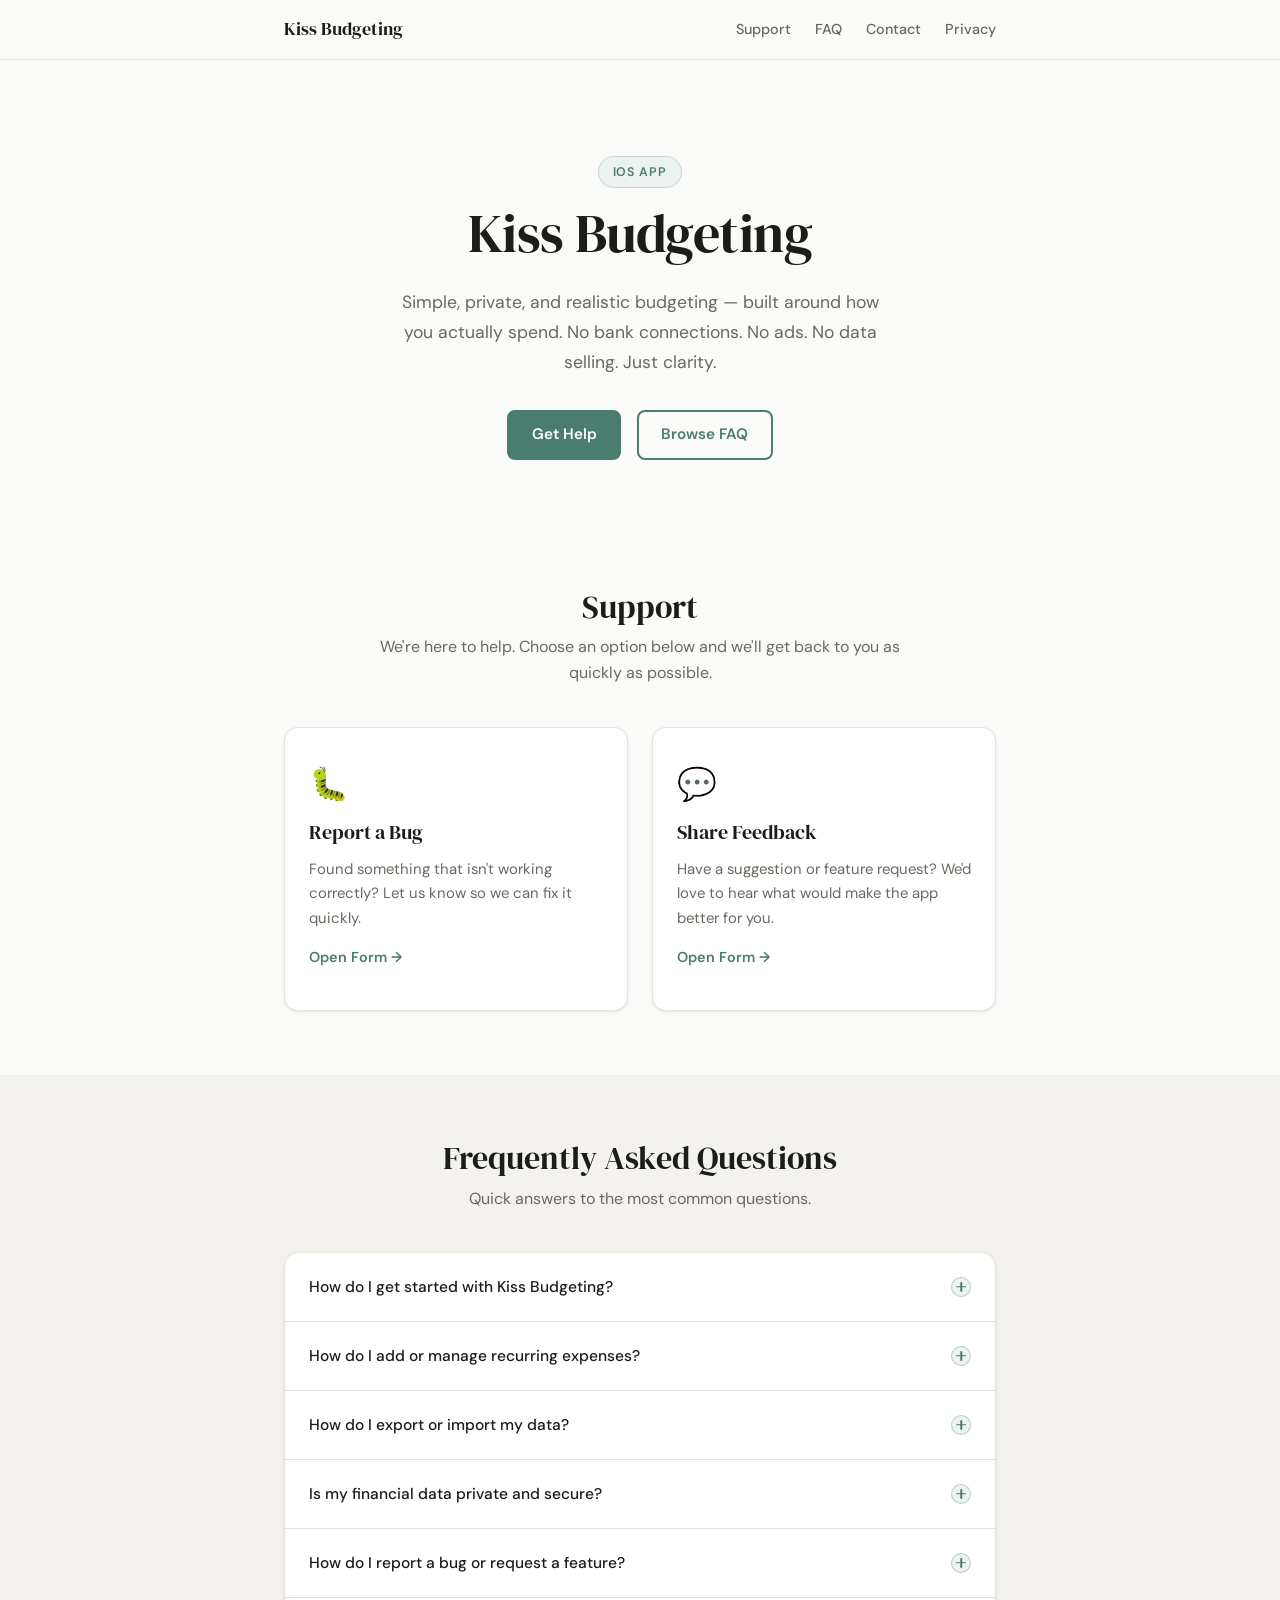
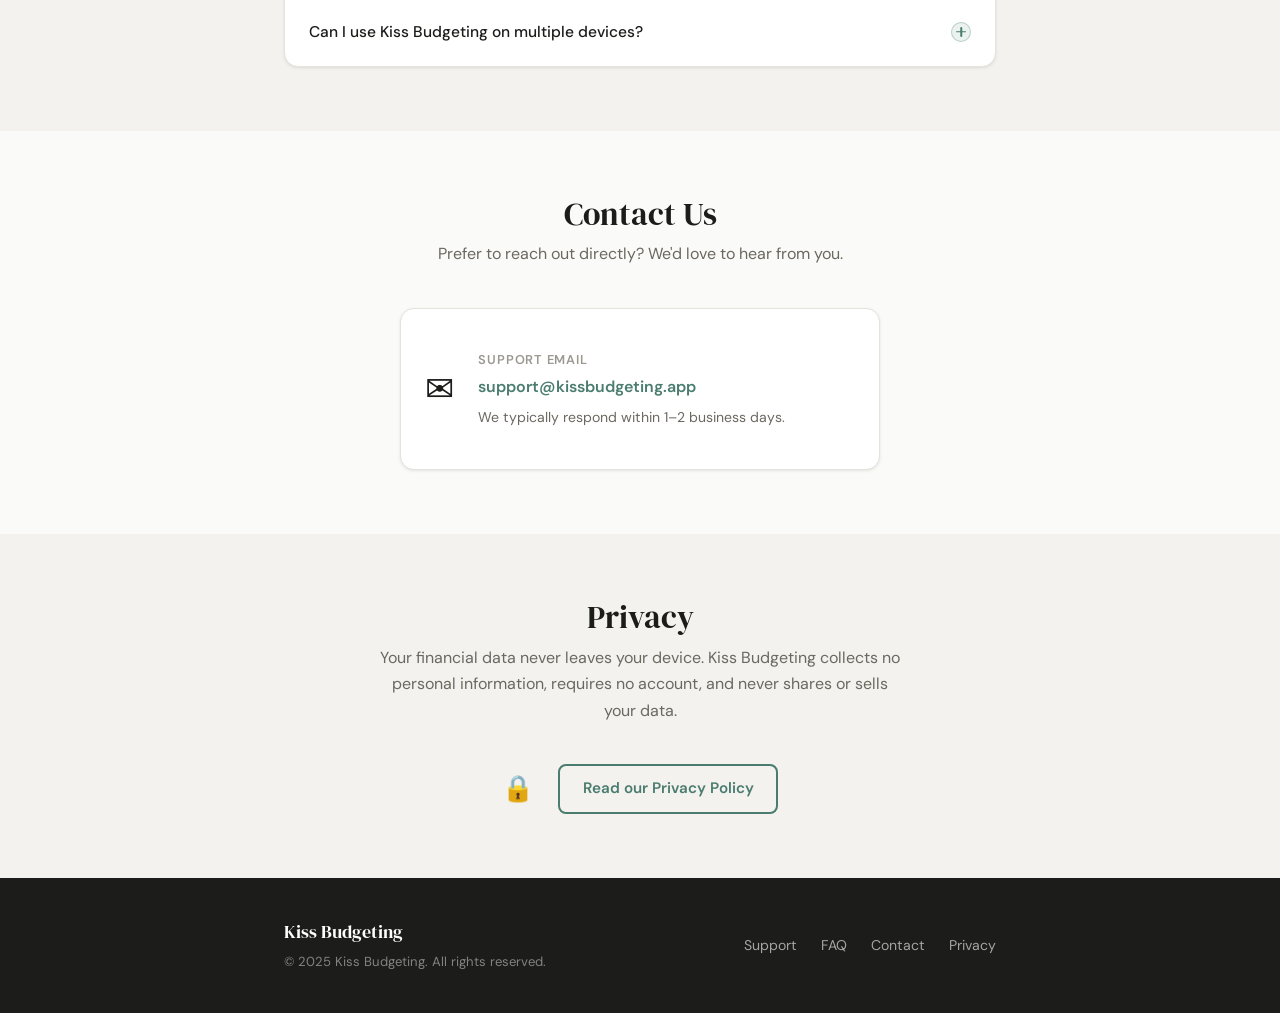
==== index.html @ 91f4e52b "Add files via upload" ====
<!DOCTYPE html>
<html lang="en">
<head>
  <meta charset="UTF-8" />
  <meta name="viewport" content="width=device-width, initial-scale=1.0" />
  <!-- ================================================
       APP NAME — update the <title> tag below
       ================================================ -->
  <title>Kiss Budgeting — Support</title>
  <meta name="description" content="Support page for Kiss Budgeting — simple, private, and realistic budgeting for iOS." />
  <link rel="stylesheet" href="styles.css" />
  <!-- Google Font: DM Serif Display (headings) + DM Sans (body) -->
  <link rel="preconnect" href="https://fonts.googleapis.com" />
  <link rel="preconnect" href="https://fonts.gstatic.com" crossorigin />
  <link href="https://fonts.googleapis.com/css2?family=DM+Serif+Display&family=DM+Sans:wght@400;500;600&display=swap" rel="stylesheet" />
</head>
<body>

  <!-- =============================================
       NAVIGATION
       ============================================= -->
  <header class="site-header" role="banner">
    <nav class="nav container" aria-label="Main navigation">
      <!-- ✏️ Replace "Kiss Budgeting" with your APP_NAME -->
      <a href="#hero" class="nav-logo">Kiss Budgeting</a>
      <button class="nav-toggle" aria-label="Toggle navigation" aria-expanded="false" aria-controls="nav-links">
        <span></span><span></span><span></span>
      </button>
      <ul class="nav-links" id="nav-links" role="list">
        <li><a href="#support">Support</a></li>
        <li><a href="#faq">FAQ</a></li>
        <li><a href="#contact">Contact</a></li>
        <li><a href="#privacy">Privacy</a></li>
      </ul>
    </nav>
  </header>

  <main>

    <!-- =============================================
         HERO SECTION
         ============================================= -->
    <section class="hero" id="hero" aria-labelledby="hero-heading">
      <div class="container hero-inner">
        <div class="hero-badge">iOS App</div>
        <!-- ✏️ Replace with your APP_NAME -->
        <h1 id="hero-heading">Kiss Budgeting</h1>
        <!-- ✏️ Replace with your APP_DESCRIPTION -->
        <p class="hero-description">
          Simple, private, and realistic budgeting — built around how you actually spend.
          No bank connections. No ads. No data selling. Just clarity.
        </p>
        <div class="hero-cta">
          <a href="#support" class="btn btn-primary">Get Help</a>
          <a href="#faq" class="btn btn-secondary">Browse FAQ</a>
        </div>
      </div>
    </section>

    <!-- =============================================
         SUPPORT SECTION
         ============================================= -->
    <section class="section" id="support" aria-labelledby="support-heading">
      <div class="container">
        <div class="section-header">
          <h2 id="support-heading">Support</h2>
          <p class="section-subtext">
            We're here to help. Choose an option below and we'll get back to you as quickly as possible.
          </p>
        </div>

        <div class="cards-grid">

          <!-- Bug Report Card -->
          <!-- ✏️ Replace the href with your BUG_REPORT_FORM_LINK -->
          <a href="https://docs.google.com/forms/d/e/1FAIpQLScQxHcRDrpsq-dmBr3QplDMmFJJDCzdpZHSRm0f5SfrrTrFAA/viewform?usp=publish-editor"
             target="_blank"
             rel="noopener noreferrer"
             class="support-card"
             aria-label="Report a bug — opens Google Form">
            <div class="card-icon" aria-hidden="true">🐛</div>
            <h3>Report a Bug</h3>
            <p>Found something that isn't working correctly? Let us know so we can fix it quickly.</p>
            <span class="card-link">Open Form →</span>
          </a>

          <!-- Feedback Card -->
          <!-- ✏️ Replace the href with your USER_FEEDBACK_FORM_LINK -->
          <a href="https://docs.google.com/forms/d/e/1FAIpQLSfYSWCZMyMI88lhzPSCb2dhoiXVXg1y5Zk7SW1Xd0MaCx1Urw/viewform?usp=publish-editor"
             target="_blank"
             rel="noopener noreferrer"
             class="support-card"
             aria-label="Share feedback — opens Google Form">
            <div class="card-icon" aria-hidden="true">💬</div>
            <h3>Share Feedback</h3>
            <p>Have a suggestion or feature request? We'd love to hear what would make the app better for you.</p>
            <span class="card-link">Open Form →</span>
          </a>

        </div>
      </div>
    </section>

    <!-- =============================================
         FAQ SECTION
         ============================================= -->
    <section class="section section-alt" id="faq" aria-labelledby="faq-heading">
      <div class="container">
        <div class="section-header">
          <h2 id="faq-heading">Frequently Asked Questions</h2>
          <p class="section-subtext">Quick answers to the most common questions.</p>
        </div>

        <div class="faq-list" role="list">

          <!-- ✏️ Add, remove, or edit FAQ items below -->

          <div class="faq-item" role="listitem">
            <button class="faq-question" aria-expanded="false" aria-controls="faq-1">
              How do I get started with Kiss Budgeting?
              <span class="faq-icon" aria-hidden="true"></span>
            </button>
            <div class="faq-answer" id="faq-1" hidden>
              <p>
                When you first open Kiss Budgeting, you'll be guided through a quick setup to create your spending categories and set initial budgets. From there, simply log transactions as you spend — the app will track your progress against each budget in real time. No bank account connection required.
              </p>
            </div>
          </div>

          <div class="faq-item" role="listitem">
            <button class="faq-question" aria-expanded="false" aria-controls="faq-2">
              How do I add or manage recurring expenses?
              <span class="faq-icon" aria-hidden="true"></span>
            </button>
            <div class="faq-answer" id="faq-2" hidden>
              <p>
                Navigate to the Recurring section in the app to add subscriptions, bills, or any repeating payment. You can set the amount, frequency, and due date so Kiss Budgeting can remind you and factor them into your budget automatically — no more surprise charges.
              </p>
            </div>
          </div>

          <div class="faq-item" role="listitem">
            <button class="faq-question" aria-expanded="false" aria-controls="faq-3">
              How do I export or import my data?
              <span class="faq-icon" aria-hidden="true"></span>
            </button>
            <div class="faq-answer" id="faq-3" hidden>
              <p>
                You can export your data from <strong>Settings → Export Data</strong>. This creates a file you can save to Files, iCloud, or share anywhere. To import data on a new device, go to <strong>Settings → Import Data</strong> and select your exported file.
              </p>
            </div>
          </div>

          <div class="faq-item" role="listitem">
            <button class="faq-question" aria-expanded="false" aria-controls="faq-4">
              Is my financial data private and secure?
              <span class="faq-icon" aria-hidden="true"></span>
            </button>
            <div class="faq-answer" id="faq-4" hidden>
              <p>
                Yes — completely. Kiss Budgeting is privacy-first by design. All your data stays on your device and is never transmitted to any server. There are no bank connections, no account sign-ups, no ads, and no data selling. Your financial information is yours alone.
              </p>
            </div>
          </div>

          <div class="faq-item" role="listitem">
            <button class="faq-question" aria-expanded="false" aria-controls="faq-5">
              How do I report a bug or request a feature?
              <span class="faq-icon" aria-hidden="true"></span>
            </button>
            <div class="faq-answer" id="faq-5" hidden>
              <p>
                Use the forms in the <a href="#support">Support section</a> above — there's a dedicated form for bug reports and another for feature feedback. You can also email us directly at the address in the <a href="#contact">Contact section</a>.
              </p>
            </div>
          </div>

          <div class="faq-item" role="listitem">
            <button class="faq-question" aria-expanded="false" aria-controls="faq-6">
              Can I use Kiss Budgeting on multiple devices?
              <span class="faq-icon" aria-hidden="true"></span>
            </button>
            <div class="faq-answer" id="faq-6" hidden>
              <p>
                Because Kiss Budgeting stores data locally for privacy reasons, data doesn't sync automatically between devices. You can transfer your data manually using the Export and Import feature described above.
              </p>
            </div>
          </div>

        </div>
      </div>
    </section>

    <!-- =============================================
         CONTACT SECTION
         ============================================= -->
    <section class="section" id="contact" aria-labelledby="contact-heading">
      <div class="container">
        <div class="section-header">
          <h2 id="contact-heading">Contact Us</h2>
          <p class="section-subtext">Prefer to reach out directly? We'd love to hear from you.</p>
        </div>

        <div class="contact-card">
          <div class="contact-icon" aria-hidden="true">✉️</div>
          <div class="contact-body">
            <p class="contact-label">Support Email</p>
            <!-- ✏️ Replace with your SUPPORT_EMAIL -->
            <a href="mailto:support@kissbudgeting.app" class="contact-email">
              support@kissbudgeting.app
            </a>
            <p class="contact-response">We typically respond within 1–2 business days.</p>
          </div>
        </div>

      </div>
    </section>

    <!-- =============================================
         PRIVACY SECTION
         ============================================= -->
    <section class="section section-alt" id="privacy" aria-labelledby="privacy-heading">
      <div class="container">
        <div class="section-header">
          <h2 id="privacy-heading">Privacy</h2>
          <p class="section-subtext">
            Your financial data never leaves your device. Kiss Budgeting collects no personal information, requires no account, and never shares or sells your data.
          </p>
        </div>

        <div class="privacy-card">
          <span aria-hidden="true">🔒</span>
          <!-- ✏️ Replace href with your PRIVACY_POLICY_LINK -->
          <a href="#" class="btn btn-secondary" aria-label="Read the full Privacy Policy">
            Read our Privacy Policy
          </a>
        </div>

      </div>
    </section>

  </main>

  <!-- =============================================
       FOOTER
       ============================================= -->
  <footer class="footer" role="contentinfo">
    <div class="container footer-inner">
      <div class="footer-brand">
        <!-- ✏️ Replace with your APP_NAME -->
        <span class="footer-logo">Kiss Budgeting</span>
        <!-- ✏️ Replace year / name as needed -->
        <span class="footer-copy">© 2025 Kiss Budgeting. All rights reserved.</span>
      </div>
      <nav class="footer-nav" aria-label="Footer navigation">
        <a href="#support">Support</a>
        <a href="#faq">FAQ</a>
        <a href="#contact">Contact</a>
        <a href="#privacy">Privacy</a>
      </nav>
    </div>
  </footer>

  <script src="script.js"></script>
</body>
</html>
---- styles.css ----
/* ==============================================
   KISS BUDGETING — Support Site Stylesheet
   ✏️ To retheme: edit the CSS variables in :root
   ============================================== */

/* -----------------------------------------------
   CSS VARIABLES (Design Tokens)
----------------------------------------------- */
:root {
  /* Colors */
  --color-bg:          #FAFAF8;      /* warm off-white page background */
  --color-bg-alt:      #F3F2EE;      /* slightly deeper for alternating sections */
  --color-surface:     #FFFFFF;      /* card / component backgrounds */
  --color-border:      #E5E3DC;      /* subtle borders */
  --color-accent:      #4A7C6F;      /* sage green — primary brand accent */
  --color-accent-dark: #3A6358;      /* hover state for accent */
  --color-accent-soft: #EBF2F0;      /* very light tint for backgrounds */
  --color-text:        #1C1C1A;      /* near-black body text */
  --color-text-muted:  #6B6860;      /* secondary / descriptive text */
  --color-text-light:  #9A9890;      /* placeholders, captions */

  /* Typography */
  --font-heading: 'DM Serif Display', Georgia, serif;
  --font-body:    'DM Sans', system-ui, sans-serif;

  /* Spacing scale */
  --space-xs:  0.5rem;
  --space-sm:  1rem;
  --space-md:  1.5rem;
  --space-lg:  2.5rem;
  --space-xl:  4rem;
  --space-2xl: 6rem;

  /* Radii */
  --radius-sm: 8px;
  --radius-md: 14px;
  --radius-lg: 20px;

  /* Shadows */
  --shadow-sm: 0 1px 4px rgba(0,0,0,0.06), 0 1px 2px rgba(0,0,0,0.04);
  --shadow-md: 0 4px 16px rgba(0,0,0,0.08), 0 1px 4px rgba(0,0,0,0.04);

  /* Transitions */
  --transition: 0.18s ease;

  /* Layout */
  --max-width: 760px;
  --header-height: 60px;
}

/* -----------------------------------------------
   RESET & BASE
----------------------------------------------- */
*, *::before, *::after {
  box-sizing: border-box;
  margin: 0;
  padding: 0;
}

html {
  scroll-behavior: smooth;
  scroll-padding-top: calc(var(--header-height) + 16px);
  font-size: 16px;
  -webkit-text-size-adjust: 100%;
}

body {
  font-family: var(--font-body);
  background-color: var(--color-bg);
  color: var(--color-text);
  line-height: 1.65;
  min-height: 100vh;
}

img {
  max-width: 100%;
  display: block;
}

a {
  color: var(--color-accent);
  text-decoration: none;
}

a:hover,
a:focus-visible {
  color: var(--color-accent-dark);
  text-decoration: underline;
}

/* Focus ring — accessible, not intrusive */
:focus-visible {
  outline: 2px solid var(--color-accent);
  outline-offset: 3px;
  border-radius: 4px;
}

/* -----------------------------------------------
   LAYOUT UTILITIES
----------------------------------------------- */
.container {
  width: 100%;
  max-width: var(--max-width);
  margin-left: auto;
  margin-right: auto;
  padding-left: var(--space-md);
  padding-right: var(--space-md);
}

/* -----------------------------------------------
   HEADER / NAV
----------------------------------------------- */
.site-header {
  position: sticky;
  top: 0;
  z-index: 100;
  background: rgba(250, 250, 248, 0.92);
  backdrop-filter: blur(12px);
  -webkit-backdrop-filter: blur(12px);
  border-bottom: 1px solid var(--color-border);
  height: var(--header-height);
  display: flex;
  align-items: center;
}

.nav {
  display: flex;
  align-items: center;
  justify-content: space-between;
  gap: var(--space-md);
  height: 100%;
}

.nav-logo {
  font-family: var(--font-heading);
  font-size: 1.15rem;
  color: var(--color-text);
  text-decoration: none;
  white-space: nowrap;
  flex-shrink: 0;
}

.nav-logo:hover,
.nav-logo:focus-visible {
  color: var(--color-accent);
  text-decoration: none;
}

.nav-links {
  list-style: none;
  display: flex;
  align-items: center;
  gap: var(--space-md);
}

.nav-links a {
  font-size: 0.9rem;
  font-weight: 500;
  color: var(--color-text-muted);
  text-decoration: none;
  transition: color var(--transition);
}

.nav-links a:hover,
.nav-links a:focus-visible {
  color: var(--color-accent);
  text-decoration: none;
}

/* Hamburger — hidden on desktop */
.nav-toggle {
  display: none;
  flex-direction: column;
  justify-content: center;
  gap: 5px;
  background: none;
  border: none;
  cursor: pointer;
  padding: 4px;
  width: 32px;
  height: 32px;
}

.nav-toggle span {
  display: block;
  width: 22px;
  height: 2px;
  background: var(--color-text);
  border-radius: 2px;
  transition: transform var(--transition), opacity var(--transition);
}

/* Hamburger open state */
.nav-toggle[aria-expanded="true"] span:nth-child(1) {
  transform: translateY(7px) rotate(45deg);
}
.nav-toggle[aria-expanded="true"] span:nth-child(2) {
  opacity: 0;
}
.nav-toggle[aria-expanded="true"] span:nth-child(3) {
  transform: translateY(-7px) rotate(-45deg);
}

/* -----------------------------------------------
   BUTTONS
----------------------------------------------- */
.btn {
  display: inline-flex;
  align-items: center;
  justify-content: center;
  font-family: var(--font-body);
  font-size: 0.95rem;
  font-weight: 600;
  border-radius: var(--radius-sm);
  padding: 0.65rem 1.4rem;
  cursor: pointer;
  border: 2px solid transparent;
  transition: background var(--transition), color var(--transition), border-color var(--transition), box-shadow var(--transition);
  text-decoration: none;
  white-space: nowrap;
}

.btn-primary {
  background: var(--color-accent);
  color: #fff;
  border-color: var(--color-accent);
}

.btn-primary:hover,
.btn-primary:focus-visible {
  background: var(--color-accent-dark);
  border-color: var(--color-accent-dark);
  color: #fff;
  text-decoration: none;
  box-shadow: 0 4px 12px rgba(74,124,111,0.25);
}

.btn-secondary {
  background: transparent;
  color: var(--color-accent);
  border-color: var(--color-accent);
}

.btn-secondary:hover,
.btn-secondary:focus-visible {
  background: var(--color-accent-soft);
  color: var(--color-accent-dark);
  text-decoration: none;
}

/* -----------------------------------------------
   SECTIONS
----------------------------------------------- */
.section {
  padding: var(--space-xl) 0;
}

.section-alt {
  background-color: var(--color-bg-alt);
}

.section-header {
  text-align: center;
  margin-bottom: var(--space-lg);
}

.section-header h2 {
  font-family: var(--font-heading);
  font-size: 2rem;
  font-weight: 400;
  color: var(--color-text);
  margin-bottom: var(--space-xs);
  line-height: 1.2;
}

.section-subtext {
  color: var(--color-text-muted);
  font-size: 1rem;
  max-width: 520px;
  margin: 0 auto;
}

/* -----------------------------------------------
   HERO
----------------------------------------------- */
.hero {
  padding: var(--space-2xl) 0 var(--space-xl);
  text-align: center;
  background: var(--color-bg);
}

.hero-inner {
  display: flex;
  flex-direction: column;
  align-items: center;
  gap: var(--space-sm);
}

.hero-badge {
  display: inline-block;
  font-size: 0.78rem;
  font-weight: 600;
  letter-spacing: 0.08em;
  text-transform: uppercase;
  color: var(--color-accent);
  background: var(--color-accent-soft);
  border: 1px solid rgba(74,124,111,0.2);
  border-radius: 999px;
  padding: 0.3rem 0.85rem;
}

.hero h1 {
  font-family: var(--font-heading);
  font-size: clamp(2.4rem, 6vw, 3.4rem);
  font-weight: 400;
  line-height: 1.1;
  color: var(--color-text);
  letter-spacing: -0.01em;
}

.hero-description {
  font-size: 1.1rem;
  color: var(--color-text-muted);
  max-width: 480px;
  line-height: 1.7;
  margin-top: var(--space-xs);
}

.hero-cta {
  display: flex;
  gap: var(--space-sm);
  flex-wrap: wrap;
  justify-content: center;
  margin-top: var(--space-sm);
}

/* -----------------------------------------------
   SUPPORT CARDS
----------------------------------------------- */
.cards-grid {
  display: grid;
  grid-template-columns: repeat(auto-fit, minmax(260px, 1fr));
  gap: var(--space-md);
}

.support-card {
  display: flex;
  flex-direction: column;
  gap: var(--space-xs);
  background: var(--color-surface);
  border: 1px solid var(--color-border);
  border-radius: var(--radius-md);
  padding: var(--space-lg) var(--space-md);
  text-decoration: none;
  color: var(--color-text);
  box-shadow: var(--shadow-sm);
  transition: box-shadow var(--transition), border-color var(--transition), transform var(--transition);
}

.support-card:hover,
.support-card:focus-visible {
  box-shadow: var(--shadow-md);
  border-color: var(--color-accent);
  transform: translateY(-2px);
  text-decoration: none;
  color: var(--color-text);
}

.card-icon {
  font-size: 2rem;
  line-height: 1;
  margin-bottom: var(--space-xs);
}

.support-card h3 {
  font-family: var(--font-heading);
  font-size: 1.25rem;
  font-weight: 400;
}

.support-card p {
  font-size: 0.93rem;
  color: var(--color-text-muted);
  flex: 1;
}

.card-link {
  font-size: 0.9rem;
  font-weight: 600;
  color: var(--color-accent);
  margin-top: var(--space-xs);
}

/* -----------------------------------------------
   FAQ ACCORDION
----------------------------------------------- */
.faq-list {
  display: flex;
  flex-direction: column;
  gap: 0;
  border: 1px solid var(--color-border);
  border-radius: var(--radius-md);
  overflow: hidden;
  background: var(--color-surface);
  box-shadow: var(--shadow-sm);
}

.faq-item {
  border-bottom: 1px solid var(--color-border);
}

.faq-item:last-child {
  border-bottom: none;
}

.faq-question {
  width: 100%;
  display: flex;
  align-items: center;
  justify-content: space-between;
  gap: var(--space-sm);
  background: none;
  border: none;
  cursor: pointer;
  padding: var(--space-md);
  font-family: var(--font-body);
  font-size: 0.97rem;
  font-weight: 500;
  color: var(--color-text);
  text-align: left;
  transition: background var(--transition), color var(--transition);
}

.faq-question:hover,
.faq-question:focus-visible {
  background: var(--color-accent-soft);
  color: var(--color-accent-dark);
}

.faq-icon {
  width: 20px;
  height: 20px;
  flex-shrink: 0;
  position: relative;
  border-radius: 50%;
  background: var(--color-accent-soft);
  border: 1.5px solid rgba(74,124,111,0.3);
}

/* Plus / minus icon via pseudo-elements */
.faq-icon::before,
.faq-icon::after {
  content: '';
  position: absolute;
  top: 50%;
  left: 50%;
  background: var(--color-accent);
  border-radius: 2px;
  transition: transform var(--transition), opacity var(--transition);
}

.faq-icon::before {
  width: 10px;
  height: 1.5px;
  transform: translate(-50%, -50%);
}

.faq-icon::after {
  width: 1.5px;
  height: 10px;
  transform: translate(-50%, -50%);
}

/* When expanded, hide the vertical bar (turning + into −) */
.faq-question[aria-expanded="true"] .faq-icon::after {
  opacity: 0;
  transform: translate(-50%, -50%) rotate(90deg);
}

.faq-question[aria-expanded="true"] {
  color: var(--color-accent-dark);
  background: var(--color-accent-soft);
}

.faq-answer {
  padding: 0 var(--space-md) var(--space-md);
  font-size: 0.95rem;
  color: var(--color-text-muted);
  line-height: 1.75;
  animation: fadeIn 0.18s ease;
}

.faq-answer a {
  font-weight: 500;
}

@keyframes fadeIn {
  from { opacity: 0; transform: translateY(-4px); }
  to   { opacity: 1; transform: translateY(0); }
}

/* -----------------------------------------------
   CONTACT
----------------------------------------------- */
.contact-card {
  display: flex;
  align-items: center;
  gap: var(--space-md);
  background: var(--color-surface);
  border: 1px solid var(--color-border);
  border-radius: var(--radius-md);
  padding: var(--space-lg) var(--space-md);
  box-shadow: var(--shadow-sm);
  max-width: 480px;
  margin: 0 auto;
}

.contact-icon {
  font-size: 2.2rem;
  flex-shrink: 0;
}

.contact-body {
  display: flex;
  flex-direction: column;
  gap: 4px;
}

.contact-label {
  font-size: 0.8rem;
  font-weight: 600;
  letter-spacing: 0.06em;
  text-transform: uppercase;
  color: var(--color-text-light);
}

.contact-email {
  font-size: 1rem;
  font-weight: 600;
  color: var(--color-accent);
}

.contact-email:hover,
.contact-email:focus-visible {
  color: var(--color-accent-dark);
}

.contact-response {
  font-size: 0.88rem;
  color: var(--color-text-muted);
  margin-top: 2px;
}

/* -----------------------------------------------
   PRIVACY
----------------------------------------------- */
.privacy-card {
  display: flex;
  align-items: center;
  justify-content: center;
  gap: var(--space-md);
  flex-wrap: wrap;
  font-size: 1.6rem;
}

/* -----------------------------------------------
   FOOTER
----------------------------------------------- */
.footer {
  background: var(--color-text);
  color: rgba(255,255,255,0.7);
  padding: var(--space-lg) 0;
  margin-top: 0;
}

.footer-inner {
  display: flex;
  align-items: center;
  justify-content: space-between;
  gap: var(--space-md);
  flex-wrap: wrap;
}

.footer-brand {
  display: flex;
  flex-direction: column;
  gap: 4px;
}

.footer-logo {
  font-family: var(--font-heading);
  font-size: 1.1rem;
  color: #fff;
}

.footer-copy {
  font-size: 0.82rem;
  color: rgba(255,255,255,0.45);
}

.footer-nav {
  display: flex;
  gap: var(--space-md);
  flex-wrap: wrap;
}

.footer-nav a {
  font-size: 0.88rem;
  color: rgba(255,255,255,0.6);
  text-decoration: none;
  transition: color var(--transition);
}

.footer-nav a:hover,
.footer-nav a:focus-visible {
  color: #fff;
  text-decoration: none;
}

/* -----------------------------------------------
   RESPONSIVE — MOBILE
----------------------------------------------- */
@media (max-width: 640px) {

  :root {
    --space-xl: 3rem;
    --space-2xl: 3.5rem;
  }

  /* Mobile nav */
  .nav-toggle {
    display: flex;
  }

  .nav-links {
    display: none;
    position: absolute;
    top: var(--header-height);
    left: 0;
    right: 0;
    flex-direction: column;
    align-items: stretch;
    gap: 0;
    background: var(--color-surface);
    border-bottom: 1px solid var(--color-border);
    box-shadow: 0 8px 24px rgba(0,0,0,0.08);
    padding: var(--space-xs) 0;
  }

  .nav-links.is-open {
    display: flex;
  }

  .nav-links li {
    width: 100%;
  }

  .nav-links a {
    display: block;
    padding: 0.85rem var(--space-md);
    font-size: 1rem;
    border-bottom: 1px solid var(--color-border);
  }

  .nav-links li:last-child a {
    border-bottom: none;
  }

  .hero h1 {
    font-size: 2.2rem;
  }

  .section-header h2 {
    font-size: 1.65rem;
  }

  .cards-grid {
    grid-template-columns: 1fr;
  }

  .contact-card {
    flex-direction: column;
    text-align: center;
    align-items: center;
  }

  .footer-inner {
    flex-direction: column;
    align-items: flex-start;
    gap: var(--space-md);
  }

  .footer-nav {
    gap: var(--space-sm);
  }
}
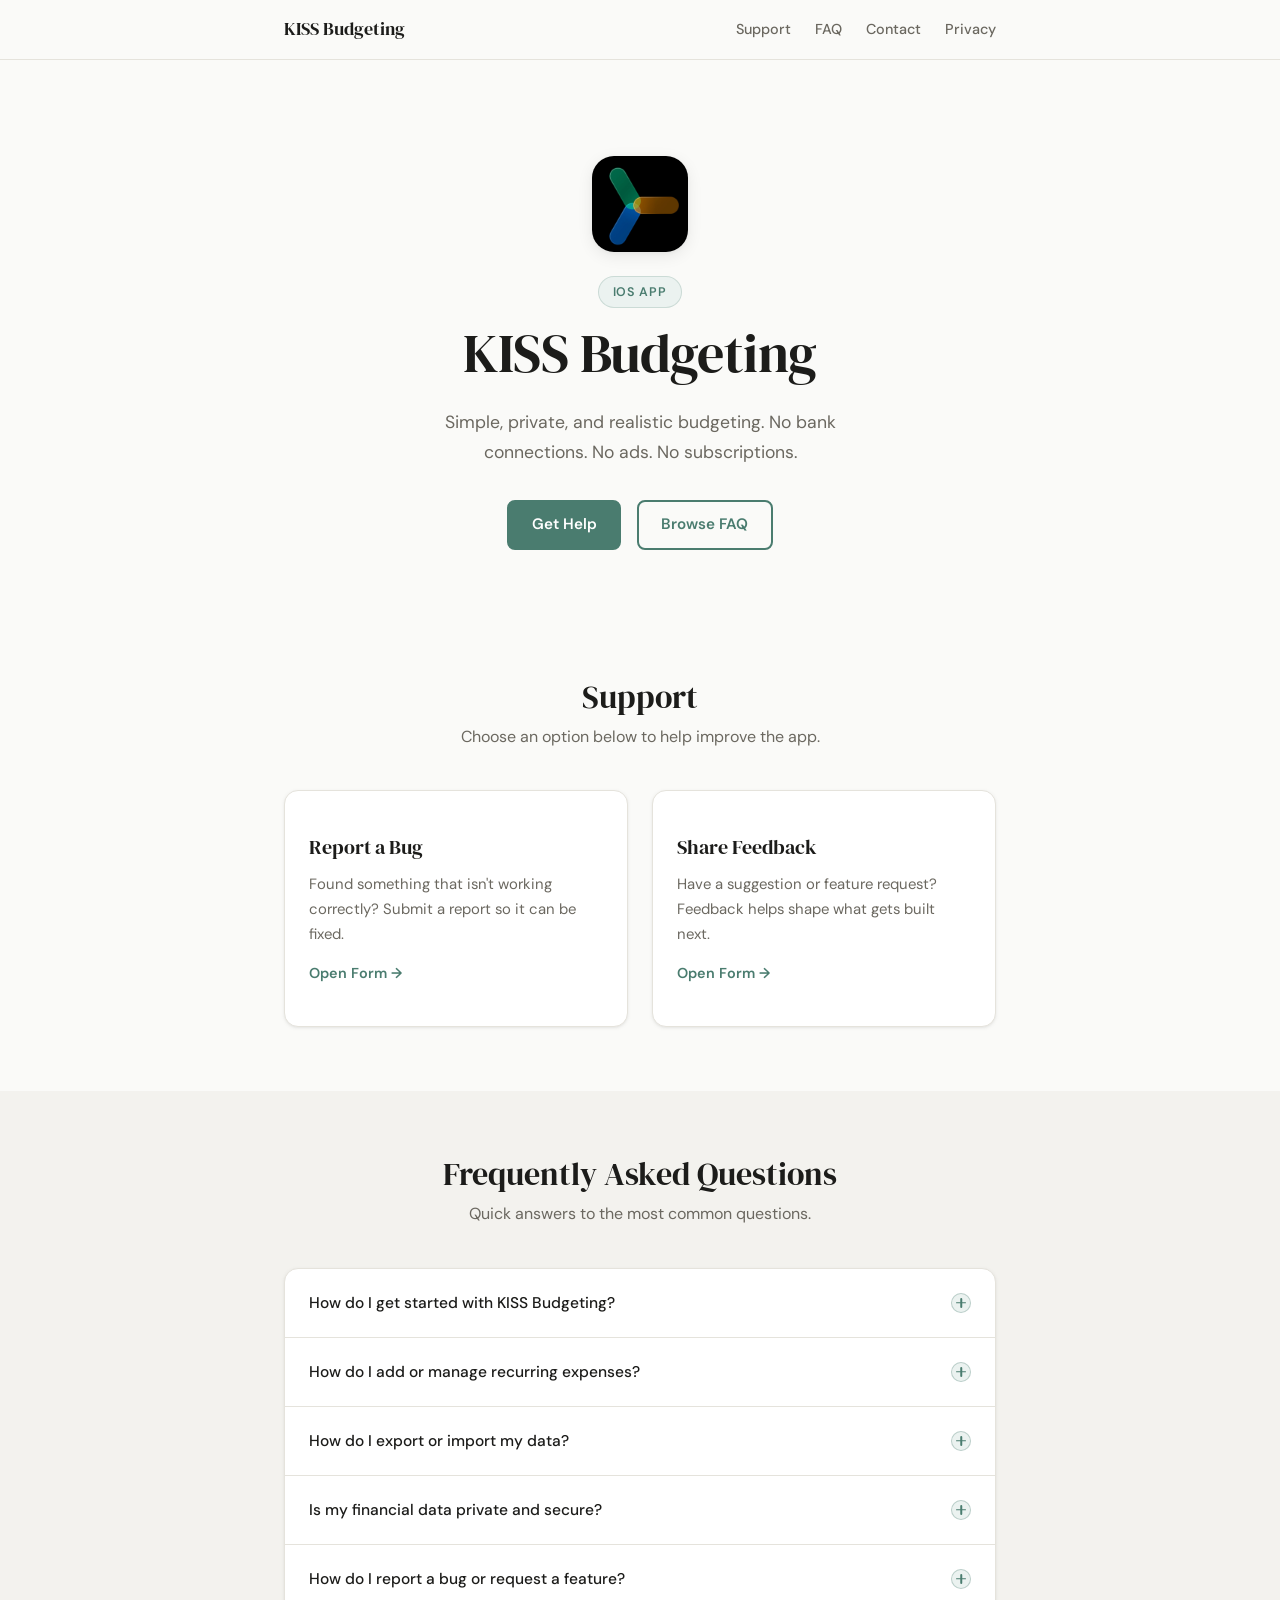
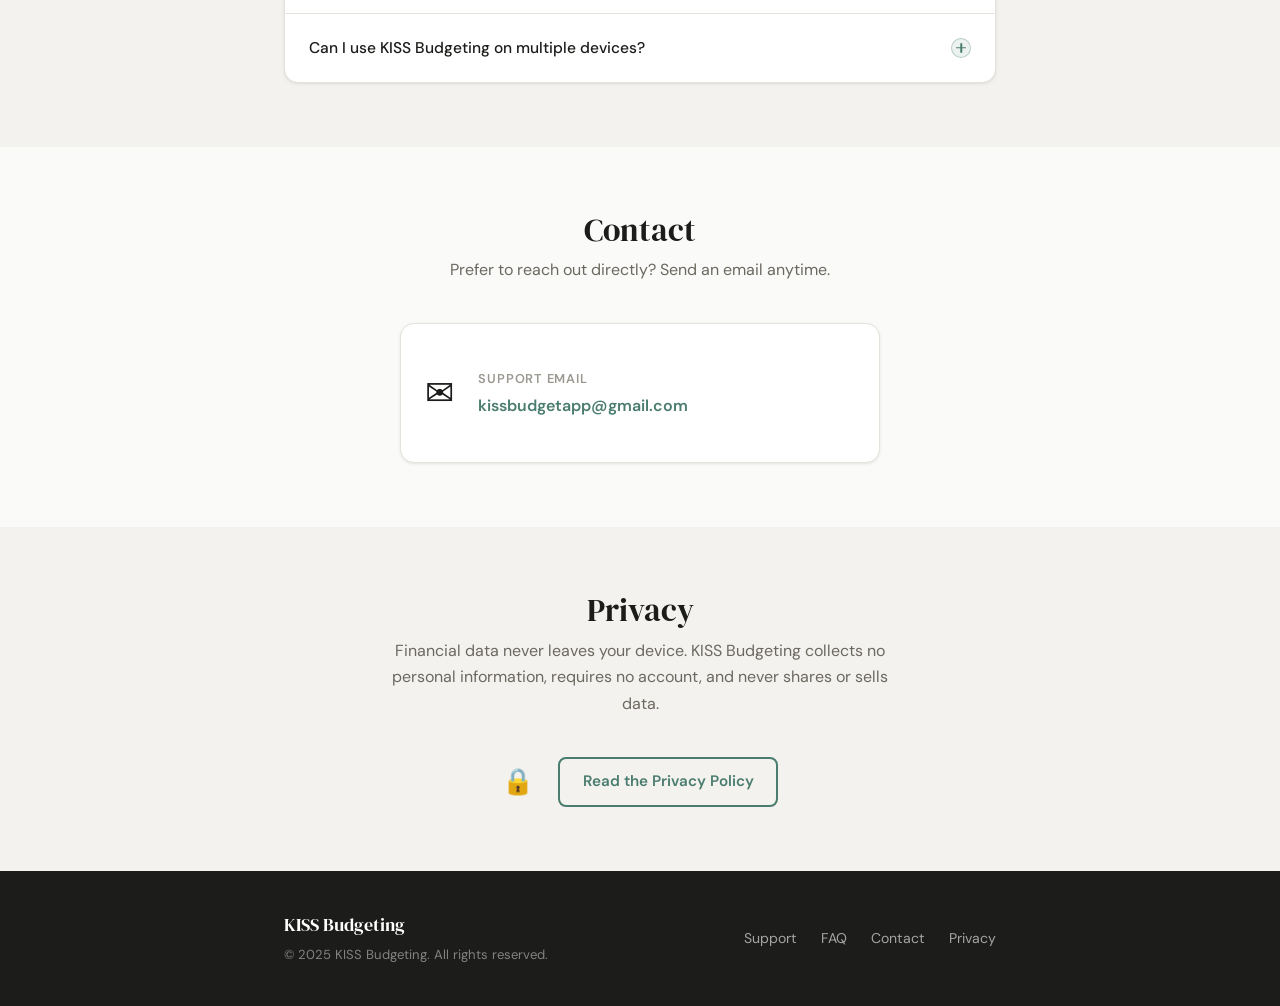
==== commit ca1e1ae2: "Add files via upload" ====
--- a/index.html
+++ b/index.html
@@ -3,11 +3,8 @@
 <head>
   <meta charset="UTF-8" />
   <meta name="viewport" content="width=device-width, initial-scale=1.0" />
-  <!-- ================================================
-       APP NAME — update the <title> tag below
-       ================================================ -->
-  <title>Kiss Budgeting — Support</title>
-  <meta name="description" content="Support page for Kiss Budgeting — simple, private, and realistic budgeting for iOS." />
+  <title>KISS Budgeting — Support</title>
+  <meta name="description" content="Support page for KISS Budgeting — simple, private, and realistic budgeting for iOS." />
   <link rel="stylesheet" href="styles.css" />
   <!-- Google Font: DM Serif Display (headings) + DM Sans (body) -->
   <link rel="preconnect" href="https://fonts.googleapis.com" />
@@ -21,8 +18,7 @@
        ============================================= -->
   <header class="site-header" role="banner">
     <nav class="nav container" aria-label="Main navigation">
-      <!-- ✏️ Replace "Kiss Budgeting" with your APP_NAME -->
-      <a href="#hero" class="nav-logo">Kiss Budgeting</a>
+      <a href="#hero" class="nav-logo">KISS Budgeting</a>
       <button class="nav-toggle" aria-label="Toggle navigation" aria-expanded="false" aria-controls="nav-links">
         <span></span><span></span><span></span>
       </button>
@@ -42,13 +38,11 @@
          ============================================= -->
     <section class="hero" id="hero" aria-labelledby="hero-heading">
       <div class="container hero-inner">
+        <img src="icon-1024.png" alt="KISS Budgeting app icon" class="hero-icon" />
         <div class="hero-badge">iOS App</div>
-        <!-- ✏️ Replace with your APP_NAME -->
-        <h1 id="hero-heading">Kiss Budgeting</h1>
-        <!-- ✏️ Replace with your APP_DESCRIPTION -->
+        <h1 id="hero-heading">KISS Budgeting</h1>
         <p class="hero-description">
-          Simple, private, and realistic budgeting — built around how you actually spend.
-          No bank connections. No ads. No data selling. Just clarity.
+          Simple, private, and realistic budgeting. No bank connections. No ads. No subscriptions.
         </p>
         <div class="hero-cta">
           <a href="#support" class="btn btn-primary">Get Help</a>
@@ -65,7 +59,7 @@
         <div class="section-header">
           <h2 id="support-heading">Support</h2>
           <p class="section-subtext">
-            We're here to help. Choose an option below and we'll get back to you as quickly as possible.
+            Choose an option below to help improve the app.
           </p>
         </div>
 
@@ -78,9 +72,8 @@
              rel="noopener noreferrer"
              class="support-card"
              aria-label="Report a bug — opens Google Form">
-            <div class="card-icon" aria-hidden="true">🐛</div>
             <h3>Report a Bug</h3>
-            <p>Found something that isn't working correctly? Let us know so we can fix it quickly.</p>
+            <p>Found something that isn't working correctly? Submit a report so it can be fixed.</p>
             <span class="card-link">Open Form →</span>
           </a>
 
@@ -91,9 +84,8 @@
              rel="noopener noreferrer"
              class="support-card"
              aria-label="Share feedback — opens Google Form">
-            <div class="card-icon" aria-hidden="true">💬</div>
             <h3>Share Feedback</h3>
-            <p>Have a suggestion or feature request? We'd love to hear what would make the app better for you.</p>
+            <p>Have a suggestion or feature request? Feedback helps shape what gets built next.</p>
             <span class="card-link">Open Form →</span>
           </a>
 
@@ -117,12 +109,12 @@
 
           <div class="faq-item" role="listitem">
             <button class="faq-question" aria-expanded="false" aria-controls="faq-1">
-              How do I get started with Kiss Budgeting?
+              How do I get started with KISS Budgeting?
               <span class="faq-icon" aria-hidden="true"></span>
             </button>
             <div class="faq-answer" id="faq-1" hidden>
               <p>
-                When you first open Kiss Budgeting, you'll be guided through a quick setup to create your spending categories and set initial budgets. From there, simply log transactions as you spend — the app will track your progress against each budget in real time. No bank account connection required.
+                When you first open KISS Budgeting, a quick setup guides you through creating spending categories and setting initial budgets. From there, simply log transactions as you spend — the app tracks progress against each budget in real time. No bank account connection required.
               </p>
             </div>
           </div>
@@ -134,7 +126,7 @@
             </button>
             <div class="faq-answer" id="faq-2" hidden>
               <p>
-                Navigate to the Recurring section in the app to add subscriptions, bills, or any repeating payment. You can set the amount, frequency, and due date so Kiss Budgeting can remind you and factor them into your budget automatically — no more surprise charges.
+                Navigate to the Recurring section in the app to add subscriptions, bills, or any repeating payment. Set the amount, frequency, and due date so KISS Budgeting can factor them into your budget automatically — no more surprise charges.
               </p>
             </div>
           </div>
@@ -146,7 +138,7 @@
             </button>
             <div class="faq-answer" id="faq-3" hidden>
               <p>
-                You can export your data from <strong>Settings → Export Data</strong>. This creates a file you can save to Files, iCloud, or share anywhere. To import data on a new device, go to <strong>Settings → Import Data</strong> and select your exported file.
+                Data can be exported from <strong>Settings → Export Data</strong>. This creates a file you can save to Files, iCloud, or share anywhere. To import data on a new device, go to <strong>Settings → Import Data</strong> and select the exported file.
               </p>
             </div>
           </div>
@@ -158,7 +150,7 @@
             </button>
             <div class="faq-answer" id="faq-4" hidden>
               <p>
-                Yes — completely. Kiss Budgeting is privacy-first by design. All your data stays on your device and is never transmitted to any server. There are no bank connections, no account sign-ups, no ads, and no data selling. Your financial information is yours alone.
+                Yes — completely. KISS Budgeting is privacy-first by design. All data stays on your device and is never transmitted to any server. There are no bank connections, no account sign-ups, no ads, and no data selling. Your financial information is yours alone.
               </p>
             </div>
           </div>
@@ -170,19 +162,19 @@
             </button>
             <div class="faq-answer" id="faq-5" hidden>
               <p>
-                Use the forms in the <a href="#support">Support section</a> above — there's a dedicated form for bug reports and another for feature feedback. You can also email us directly at the address in the <a href="#contact">Contact section</a>.
+                Use the forms in the <a href="#support">Support section</a> above — there's a dedicated form for bug reports and another for feature feedback. You can also reach out directly via the email in the <a href="#contact">Contact section</a>.
               </p>
             </div>
           </div>
 
           <div class="faq-item" role="listitem">
             <button class="faq-question" aria-expanded="false" aria-controls="faq-6">
-              Can I use Kiss Budgeting on multiple devices?
+              Can I use KISS Budgeting on multiple devices?
               <span class="faq-icon" aria-hidden="true"></span>
             </button>
             <div class="faq-answer" id="faq-6" hidden>
               <p>
-                Because Kiss Budgeting stores data locally for privacy reasons, data doesn't sync automatically between devices. You can transfer your data manually using the Export and Import feature described above.
+                Because KISS Budgeting stores data locally for privacy reasons, data doesn't sync automatically between devices. Data can be transferred manually using the Export and Import feature described above.
               </p>
             </div>
           </div>
@@ -197,8 +189,8 @@
     <section class="section" id="contact" aria-labelledby="contact-heading">
       <div class="container">
         <div class="section-header">
-          <h2 id="contact-heading">Contact Us</h2>
-          <p class="section-subtext">Prefer to reach out directly? We'd love to hear from you.</p>
+          <h2 id="contact-heading">Contact</h2>
+          <p class="section-subtext">Prefer to reach out directly? Send an email anytime.</p>
         </div>
 
         <div class="contact-card">
@@ -206,10 +198,9 @@
           <div class="contact-body">
             <p class="contact-label">Support Email</p>
             <!-- ✏️ Replace with your SUPPORT_EMAIL -->
-            <a href="mailto:support@kissbudgeting.app" class="contact-email">
-              support@kissbudgeting.app
+            <a href="mailto:kissbudgetapp@gmail.com" class="contact-email">
+              kissbudgetapp@gmail.com
             </a>
-            <p class="contact-response">We typically respond within 1–2 business days.</p>
           </div>
         </div>
 
@@ -224,7 +215,7 @@
         <div class="section-header">
           <h2 id="privacy-heading">Privacy</h2>
           <p class="section-subtext">
-            Your financial data never leaves your device. Kiss Budgeting collects no personal information, requires no account, and never shares or sells your data.
+            Financial data never leaves your device. KISS Budgeting collects no personal information, requires no account, and never shares or sells data.
           </p>
         </div>
 
@@ -232,7 +223,7 @@
           <span aria-hidden="true">🔒</span>
           <!-- ✏️ Replace href with your PRIVACY_POLICY_LINK -->
           <a href="#" class="btn btn-secondary" aria-label="Read the full Privacy Policy">
-            Read our Privacy Policy
+            Read the Privacy Policy
           </a>
         </div>
 
@@ -247,10 +238,9 @@
   <footer class="footer" role="contentinfo">
     <div class="container footer-inner">
       <div class="footer-brand">
-        <!-- ✏️ Replace with your APP_NAME -->
-        <span class="footer-logo">Kiss Budgeting</span>
-        <!-- ✏️ Replace year / name as needed -->
-        <span class="footer-copy">© 2025 Kiss Budgeting. All rights reserved.</span>
+        <span class="footer-logo">KISS Budgeting</span>
+        <!-- ✏️ Replace year as needed -->
+        <span class="footer-copy">© 2025 KISS Budgeting. All rights reserved.</span>
       </div>
       <nav class="footer-nav" aria-label="Footer navigation">
         <a href="#support">Support</a>
--- a/styles.css
+++ b/styles.css
@@ -294,6 +294,14 @@
   flex-direction: column;
   align-items: center;
   gap: var(--space-sm);
+}
+
+.hero-icon {
+  width: 96px;
+  height: 96px;
+  border-radius: 22px;
+  box-shadow: var(--shadow-md);
+  margin-bottom: var(--space-xs);
 }
 
 .hero-badge {
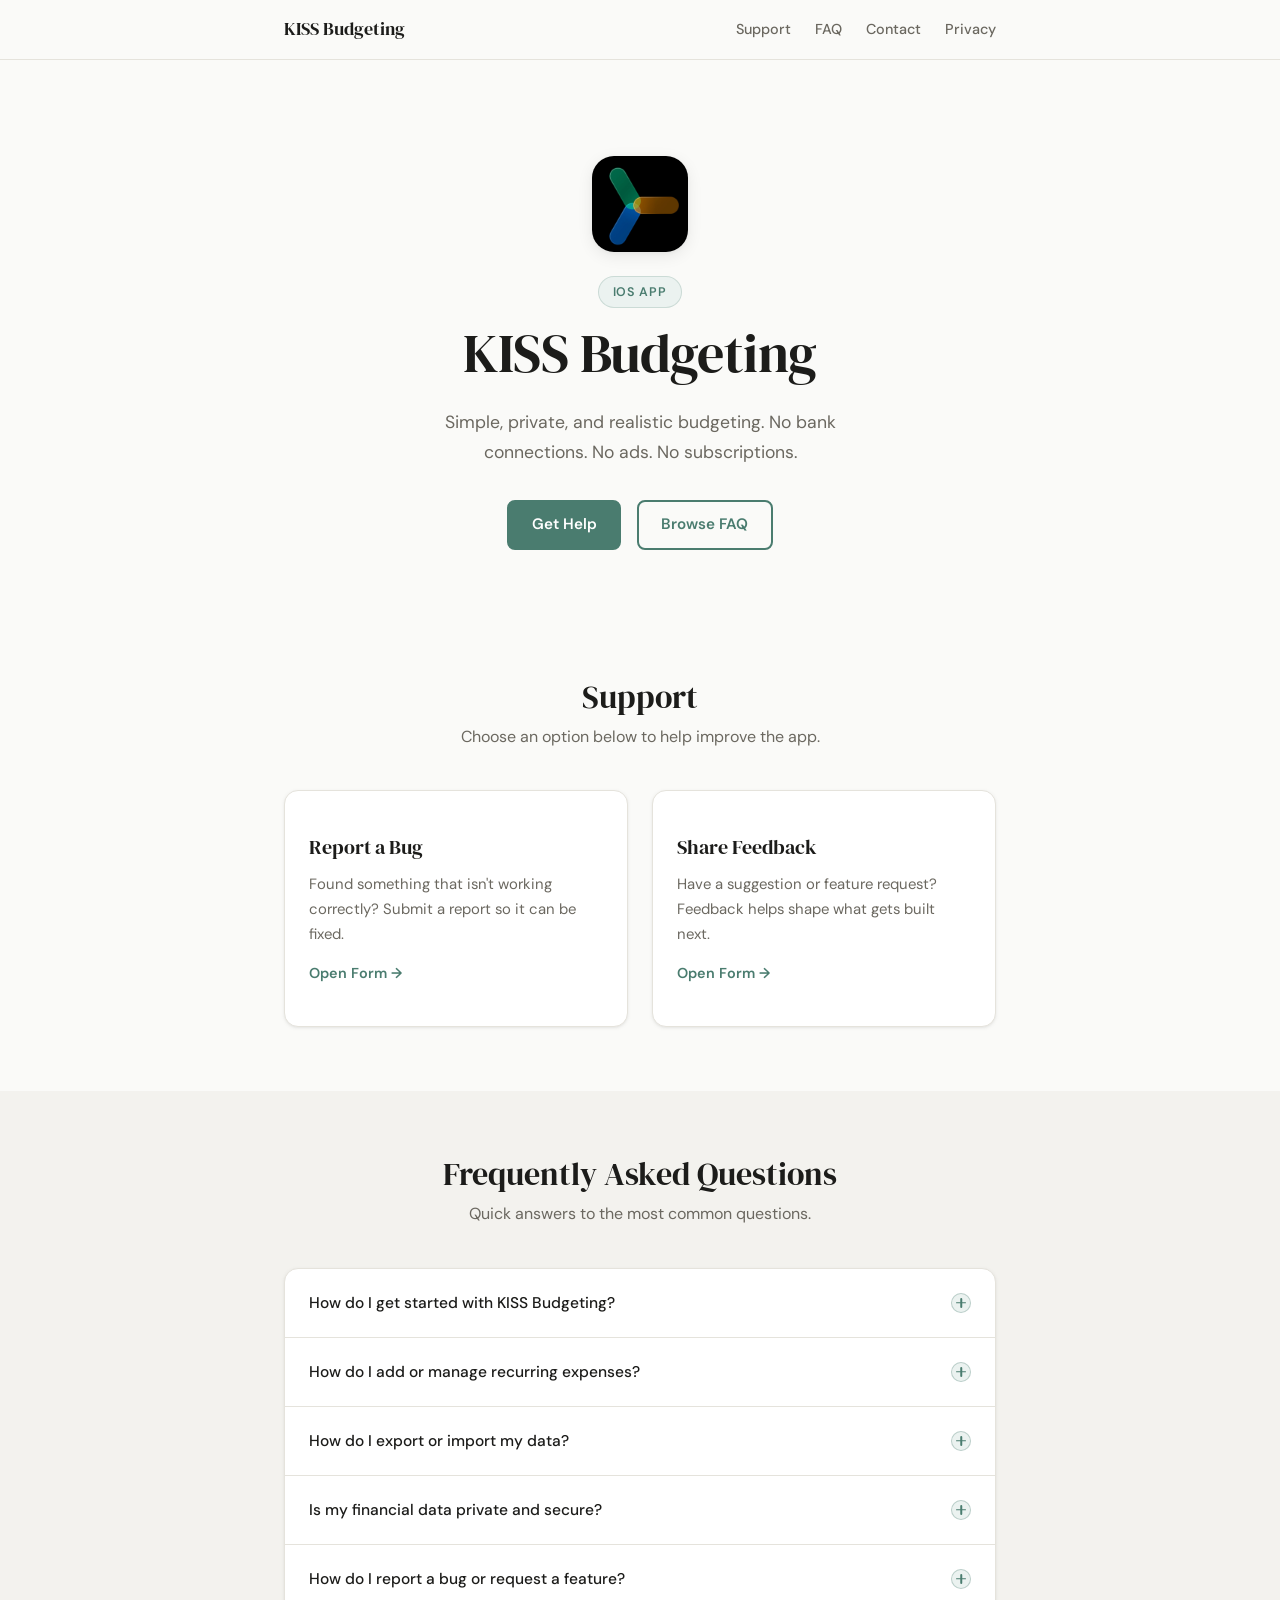
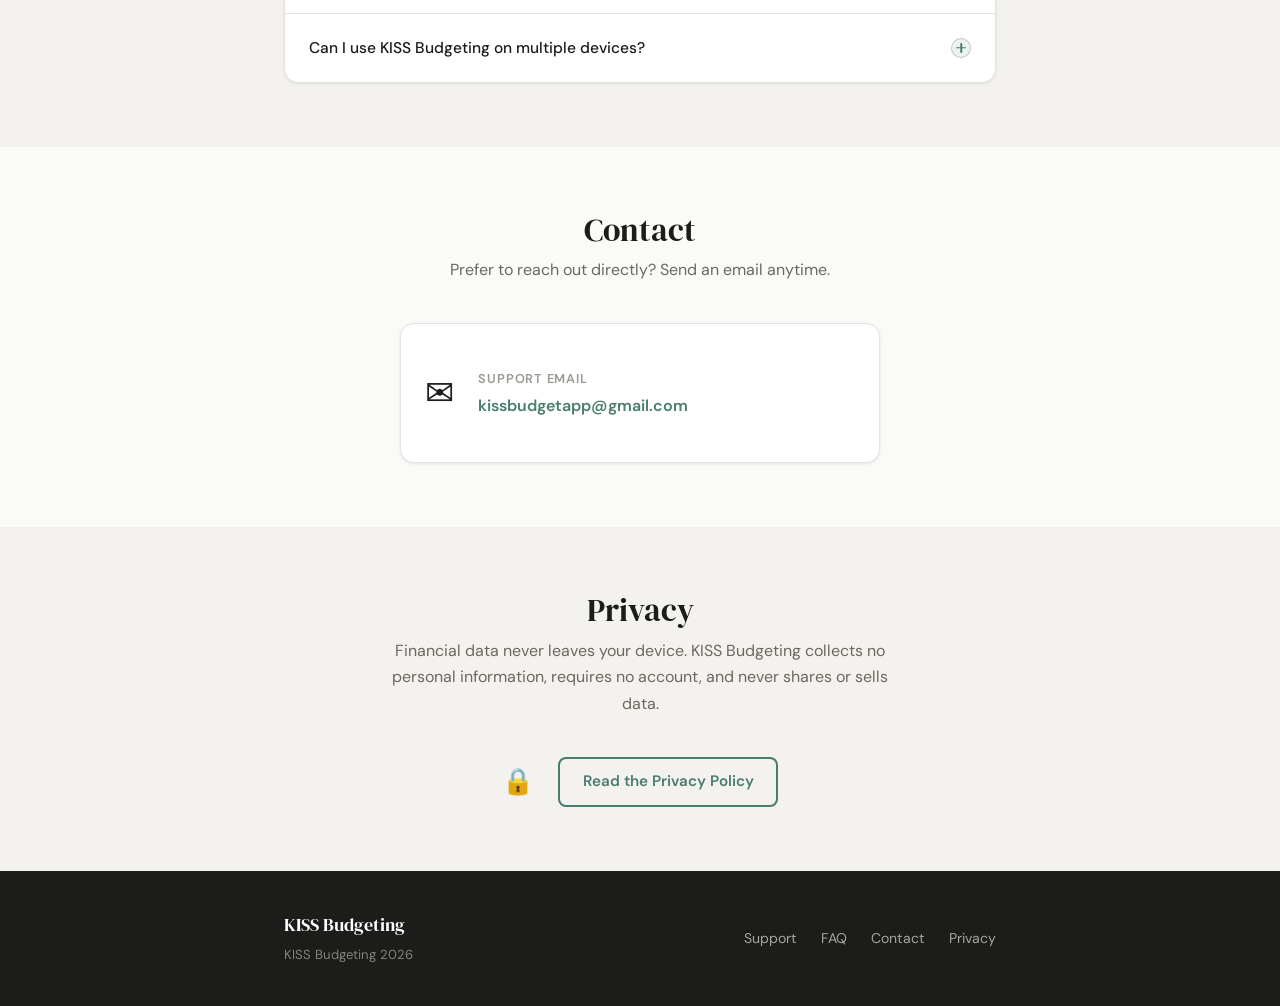
==== commit 28057a6a: "Add files via upload" ====
--- a/index.html
+++ b/index.html
@@ -221,8 +221,7 @@
 
         <div class="privacy-card">
           <span aria-hidden="true">🔒</span>
-          <!-- ✏️ Replace href with your PRIVACY_POLICY_LINK -->
-          <a href="#" class="btn btn-secondary" aria-label="Read the full Privacy Policy">
+          <a href="privacy.html" class="btn btn-secondary" aria-label="Read the full Privacy Policy">
             Read the Privacy Policy
           </a>
         </div>
@@ -240,7 +239,7 @@
       <div class="footer-brand">
         <span class="footer-logo">KISS Budgeting</span>
         <!-- ✏️ Replace year as needed -->
-        <span class="footer-copy">© 2025 KISS Budgeting. All rights reserved.</span>
+        <span class="footer-copy">KISS Budgeting 2026</span>
       </div>
       <nav class="footer-nav" aria-label="Footer navigation">
         <a href="#support">Support</a>
